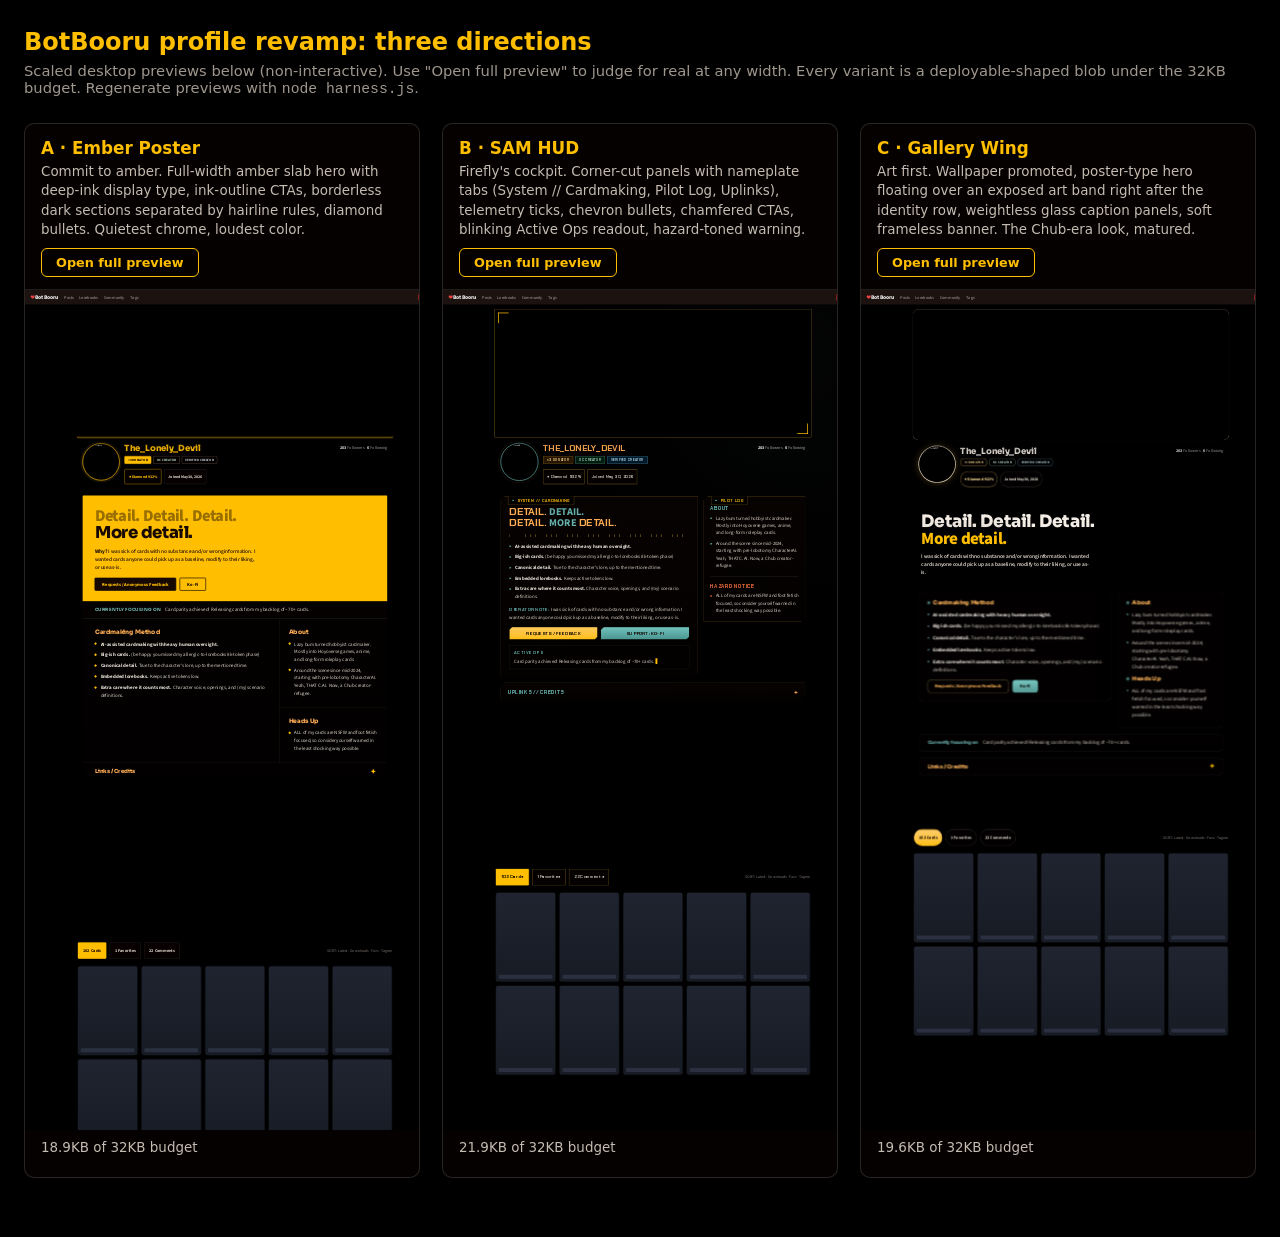
==== app/profile/mockups/index.html @ 4e274b95 "feat: three profile revamp mockup directions + fake-chrome preview harness" ====
<!doctype html>
<html lang="en">
<head>
<meta charset="utf-8">
<meta name="viewport" content="width=device-width, initial-scale=1">
<title>BBP revamp mockups: pick a direction</title>
<style>
  html, body { margin: 0; }
  body { background: oklch(0.055 0.014 48); color: oklch(0.9 0.016 72); font-family: "Segoe UI", system-ui, sans-serif; padding: 28px 24px 60px; }
  h1 { margin: 0 0 6px; color: #FFBF00; font-size: 1.5rem; }
  .sub { margin: 0 0 26px; color: oklch(0.68 0.018 72); font-size: 0.92rem; }
  .row { display: grid; grid-template-columns: repeat(auto-fit, minmax(360px, 1fr)); gap: 22px; align-items: start; }
  .col { border: 1px solid oklch(0.9 0.02 80 / 0.16); border-radius: 10px; overflow: hidden; background: oklch(0.085 0.016 48); }
  .col header { padding: 14px 16px 12px; border-bottom: 1px solid oklch(0.9 0.02 80 / 0.12); }
  .col h2 { margin: 0 0 4px; font-size: 1.05rem; color: #FFBF00; }
  .col h2 span { color: oklch(0.72 0.07 190); }
  .col p { margin: 0 0 8px; font-size: 0.84rem; line-height: 1.45; color: oklch(0.8 0.018 72); }
  .col a.open { display: inline-block; padding: 6px 14px; border: 1px solid #FFBF00; border-radius: 6px; color: #FFBF00; font-size: 0.8rem; font-weight: 700; text-decoration: none; }
  .col a.open:hover { background: #FFBF00; color: oklch(0.15 0.025 55); }
  .frame { height: 840px; overflow: hidden; position: relative; background: #000; }
  .frame iframe { width: 1280px; height: 2560px; border: 0; transform: scale(0.328); transform-origin: top left; pointer-events: none; }
  .hint { font-size: 0.78rem; color: oklch(0.6 0.016 72); padding: 8px 16px 12px; }
</style>
</head>
<body>
<h1>BotBooru profile revamp: three directions</h1>
<p class="sub">Scaled desktop previews below (non-interactive). Use "Open full preview" to judge for real at any width. Every variant is a deployable-shaped blob under the 32KB budget. Regenerate previews with <code>node harness.js</code>.</p>
<div class="row">
  <div class="col">
    <header>
      <h2>A &middot; Ember Poster</h2>
      <p>Commit to amber. Full-width amber slab hero with deep-ink display type, ink-outline CTAs, borderless dark sections separated by hairline rules, diamond bullets. Quietest chrome, loudest color.</p>
      <a class="open" href="preview-a-ember-poster.html" target="_blank">Open full preview</a>
    </header>
    <div class="frame"><iframe src="preview-a-ember-poster.html" loading="lazy" title="Ember Poster preview"></iframe></div>
    <p class="hint">18.9KB of 32KB budget</p>
  </div>
  <div class="col">
    <header>
      <h2>B &middot; SAM HUD</h2>
      <p>Firefly's cockpit. Corner-cut panels with nameplate tabs (System // Cardmaking, Pilot Log, Uplinks), telemetry ticks, chevron bullets, chamfered CTAs, blinking Active Ops readout, hazard-toned warning.</p>
      <a class="open" href="preview-b-sam-hud.html" target="_blank">Open full preview</a>
    </header>
    <div class="frame"><iframe src="preview-b-sam-hud.html" loading="lazy" title="SAM HUD preview"></iframe></div>
    <p class="hint">21.9KB of 32KB budget</p>
  </div>
  <div class="col">
    <header>
      <h2>C &middot; Gallery Wing</h2>
      <p>Art first. Wallpaper promoted, poster-type hero floating over an exposed art band right after the identity row, weightless glass caption panels, soft frameless banner. The Chub-era look, matured.</p>
      <a class="open" href="preview-c-gallery-wing.html" target="_blank">Open full preview</a>
    </header>
    <div class="frame"><iframe src="preview-c-gallery-wing.html" loading="lazy" title="Gallery Wing preview"></iframe></div>
    <p class="hint">19.6KB of 32KB budget</p>
  </div>
</div>
</body>
</html>
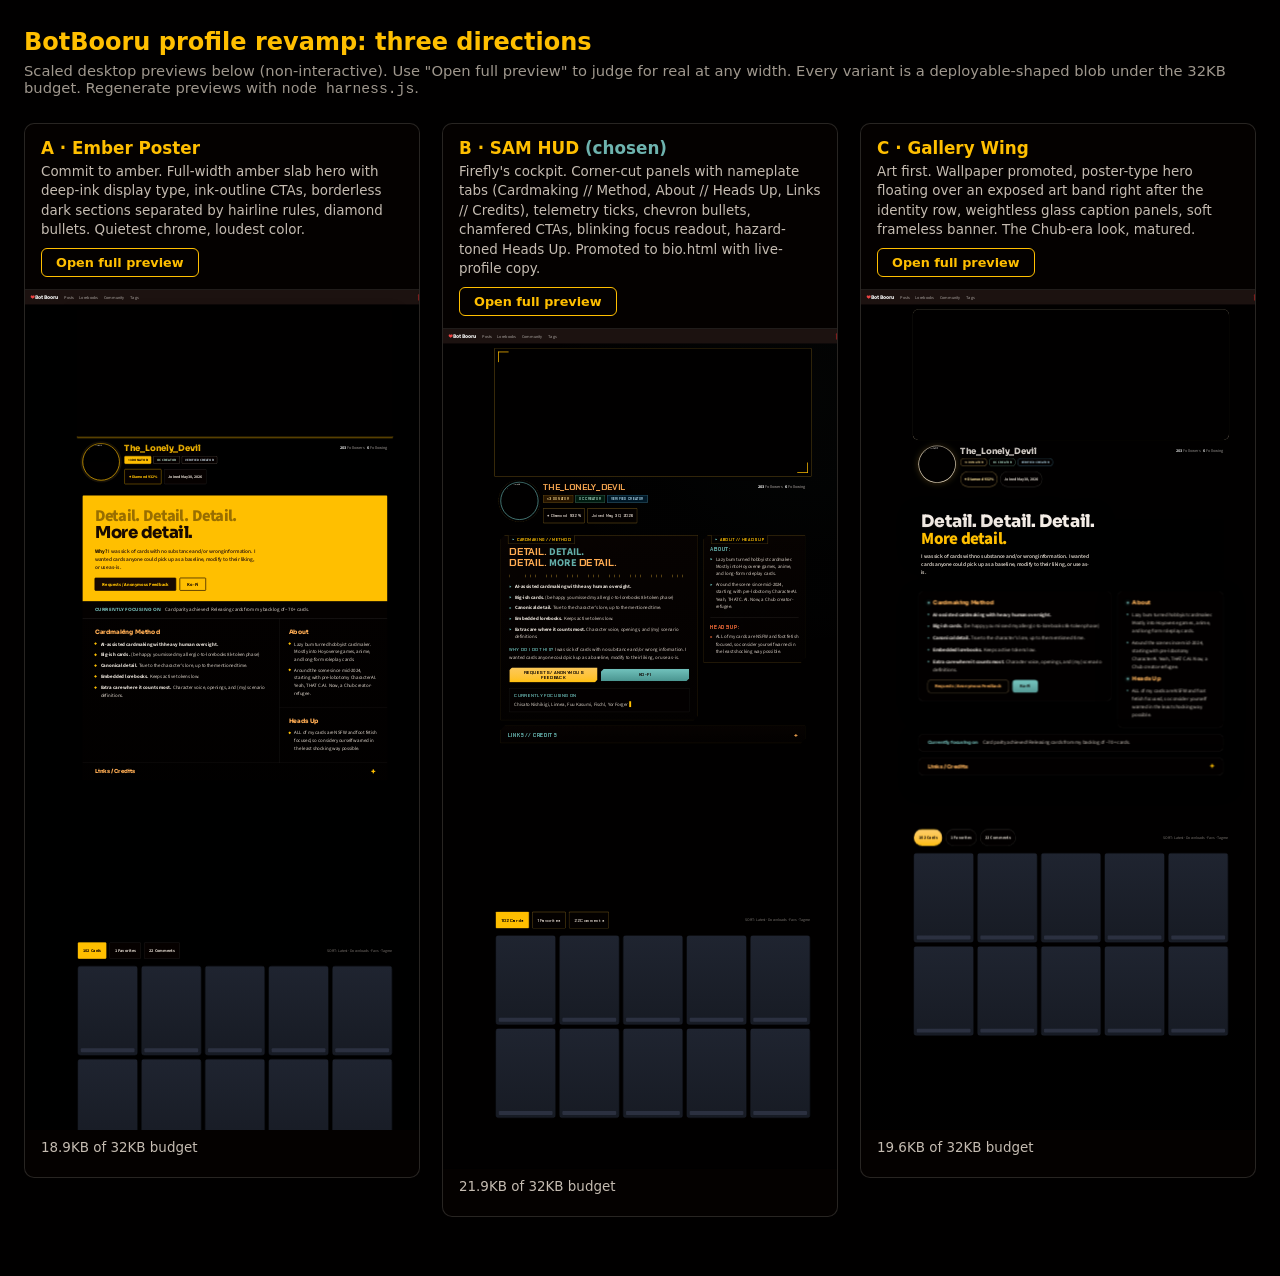
==== commit 4f1520c3: "feat: promote SAM HUD direction to bio.html with live copy, plain nameplate labels" ====
--- a/app/profile/mockups/index.html
+++ b/app/profile/mockups/index.html
@@ -37,8 +37,8 @@
   </div>
   <div class="col">
     <header>
-      <h2>B &middot; SAM HUD</h2>
-      <p>Firefly's cockpit. Corner-cut panels with nameplate tabs (System // Cardmaking, Pilot Log, Uplinks), telemetry ticks, chevron bullets, chamfered CTAs, blinking Active Ops readout, hazard-toned warning.</p>
+      <h2>B &middot; SAM HUD <span>(chosen)</span></h2>
+      <p>Firefly's cockpit. Corner-cut panels with nameplate tabs (Cardmaking // Method, About // Heads Up, Links // Credits), telemetry ticks, chevron bullets, chamfered CTAs, blinking focus readout, hazard-toned Heads Up. Promoted to bio.html with live-profile copy.</p>
       <a class="open" href="preview-b-sam-hud.html" target="_blank">Open full preview</a>
     </header>
     <div class="frame"><iframe src="preview-b-sam-hud.html" loading="lazy" title="SAM HUD preview"></iframe></div>
